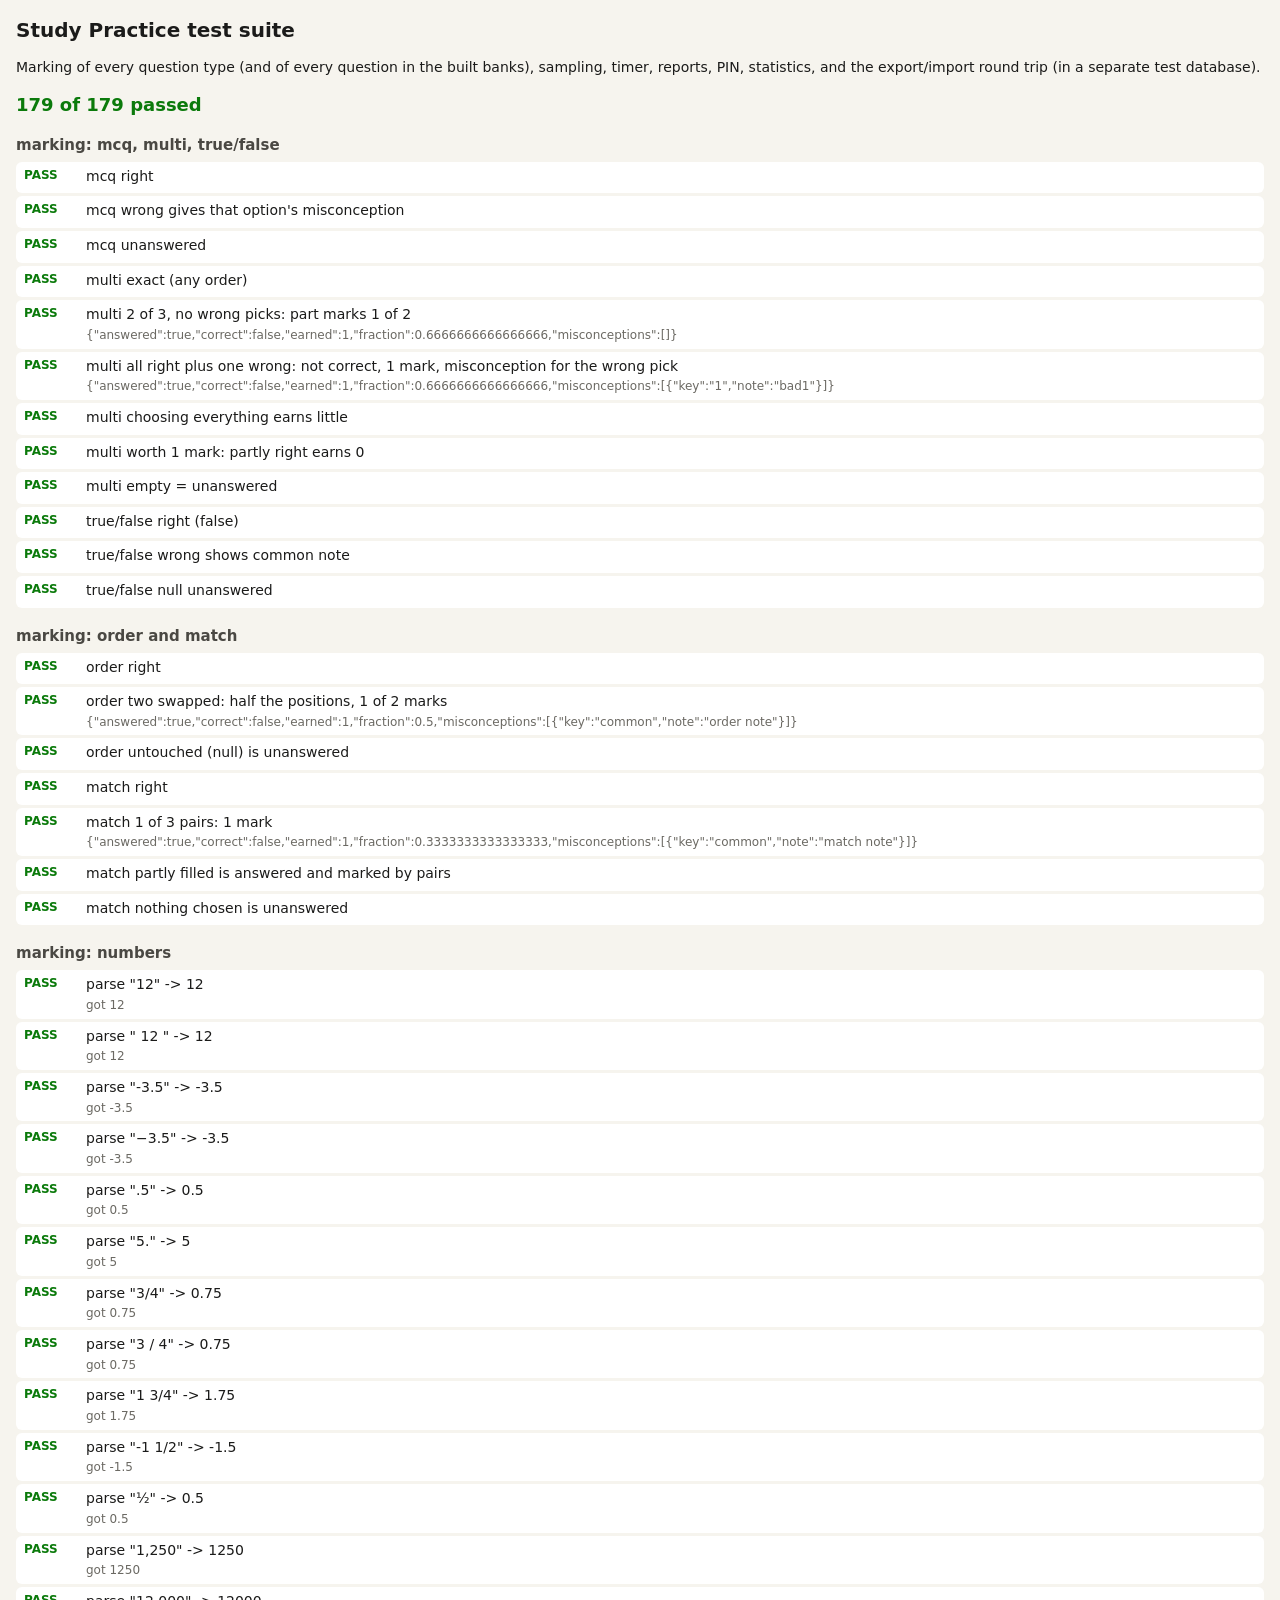
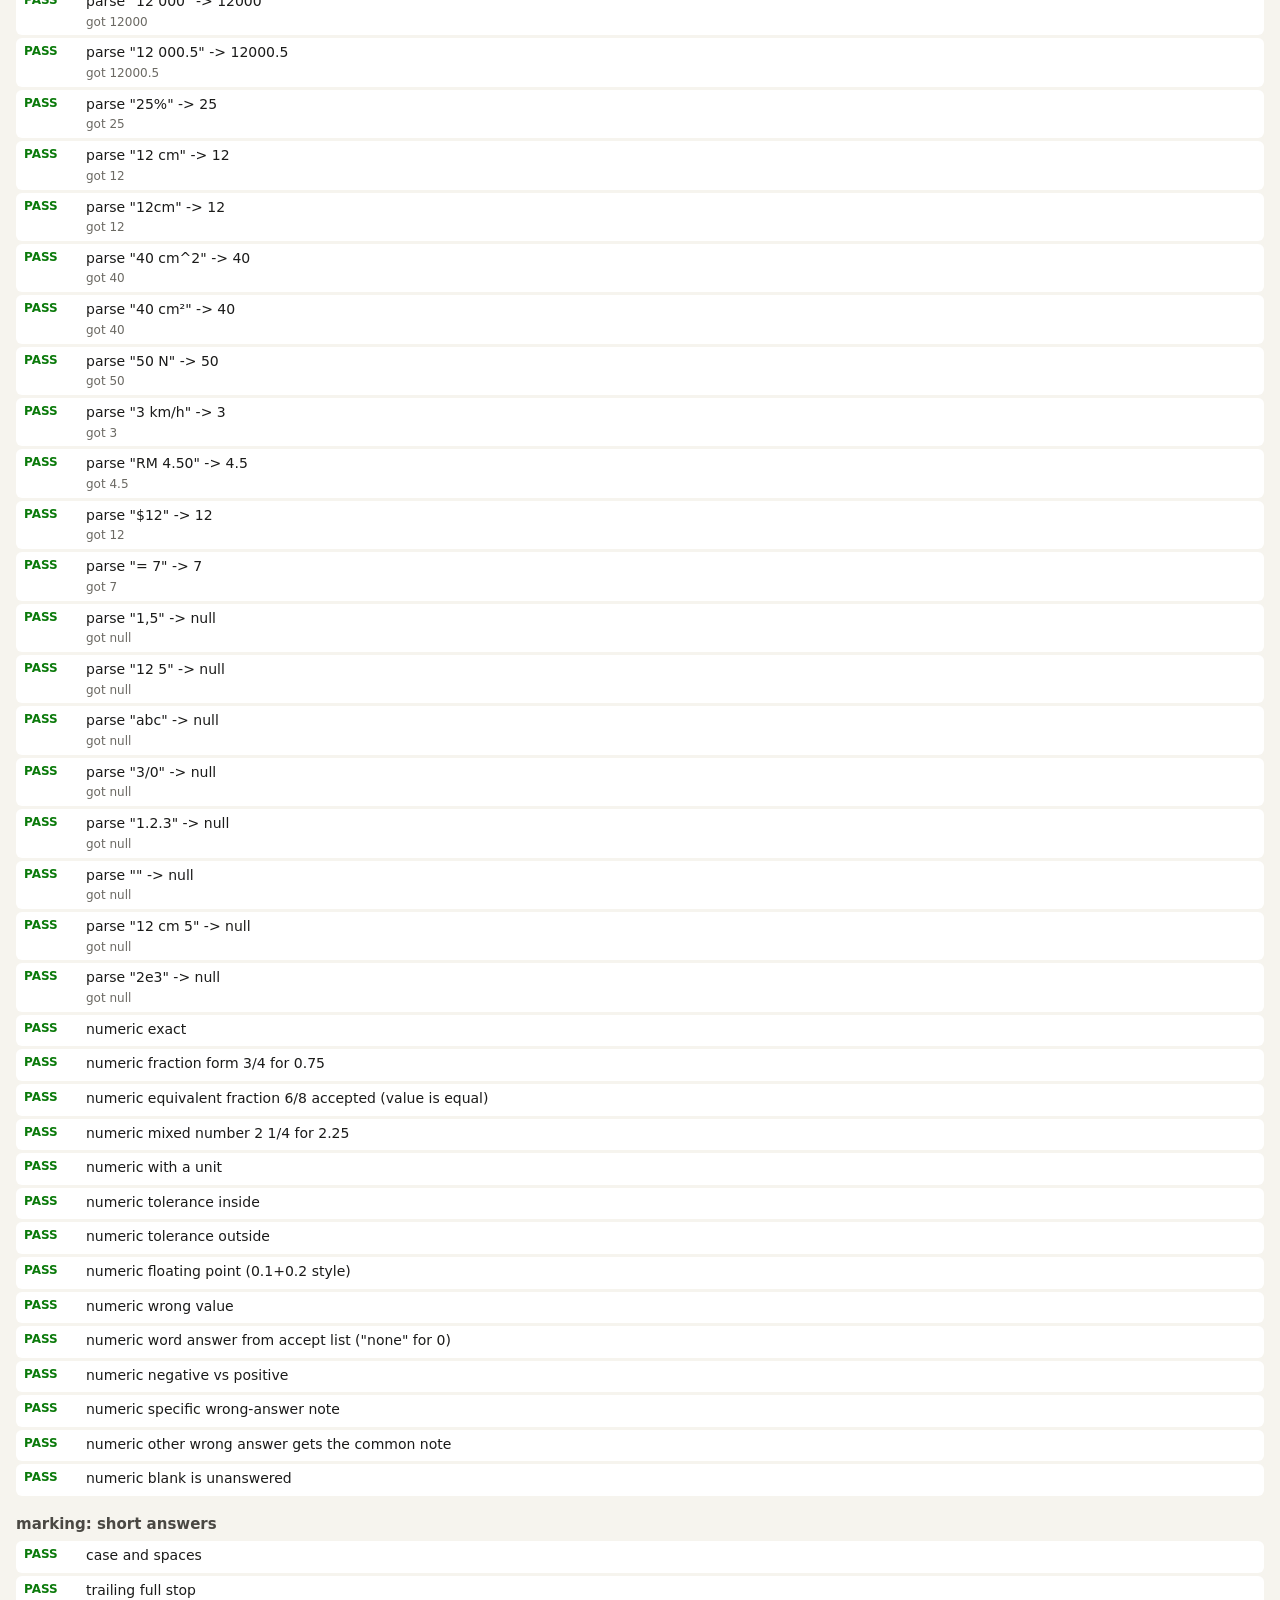
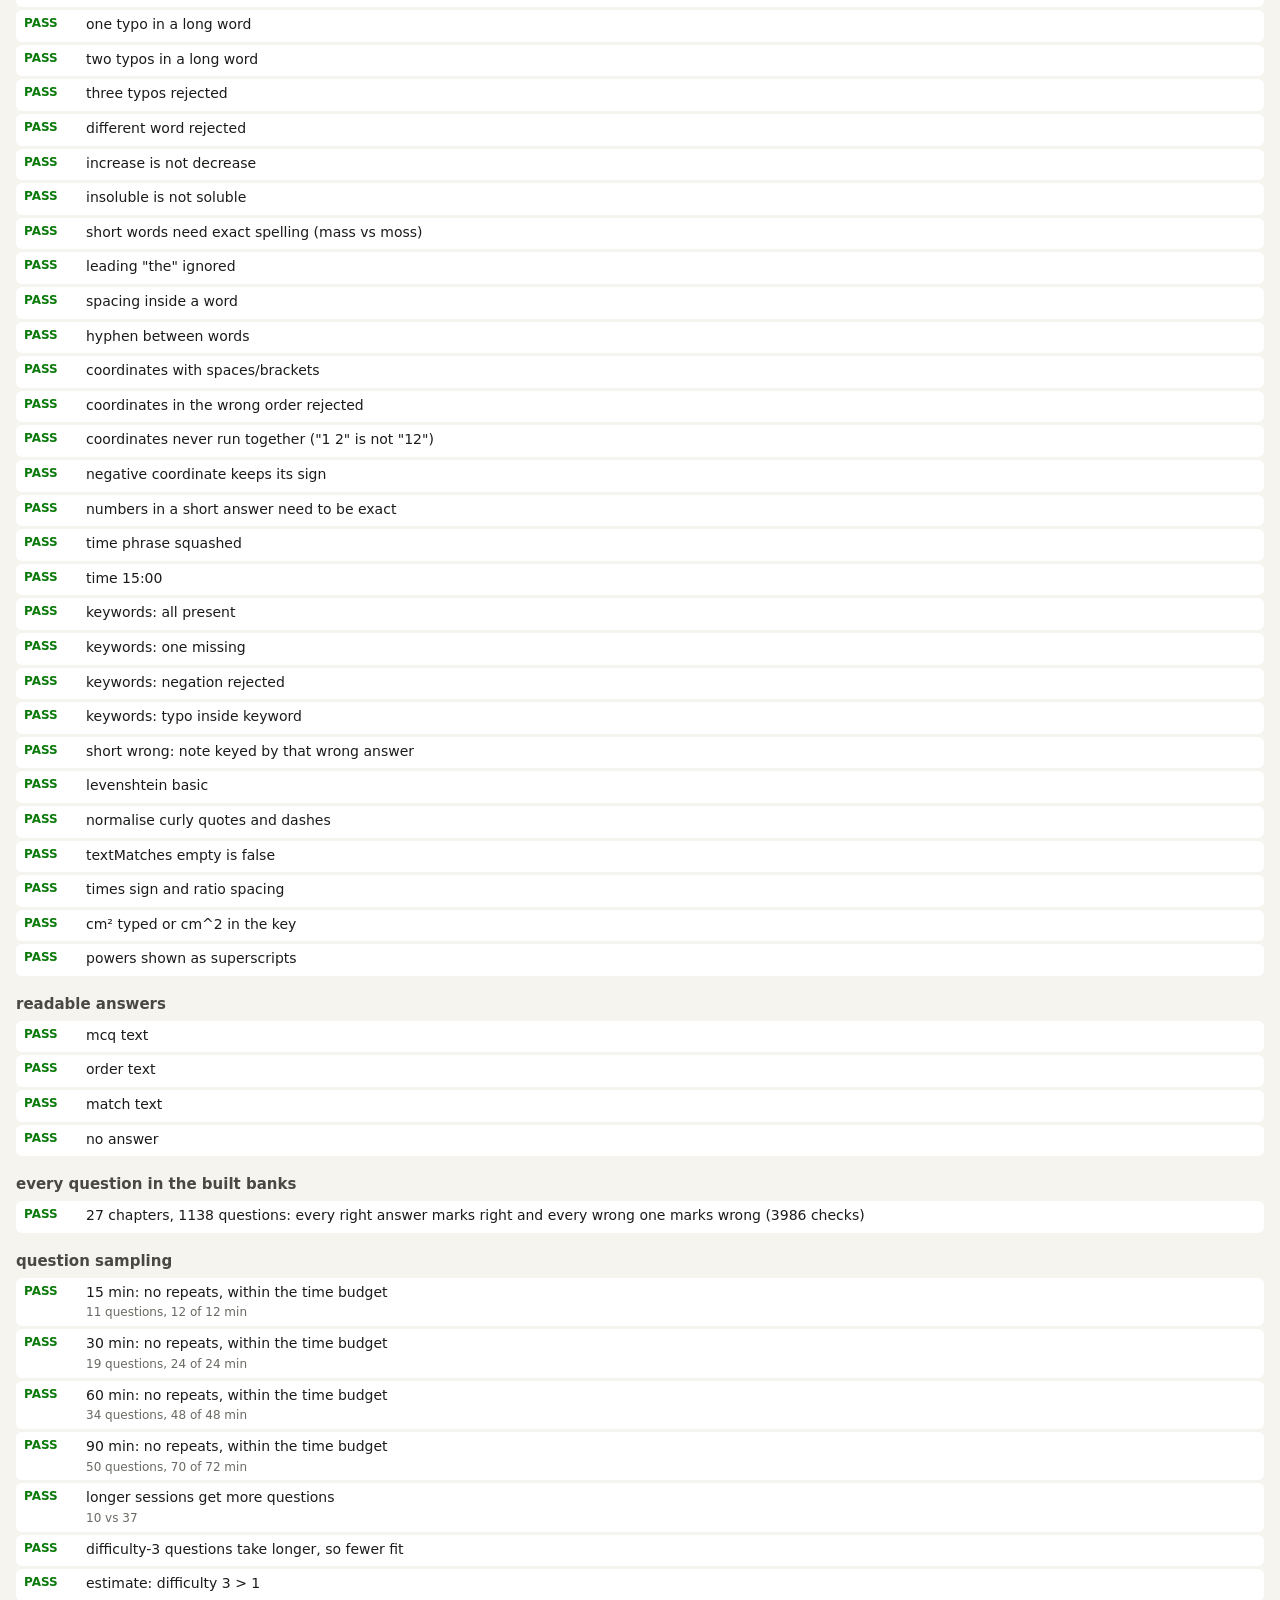
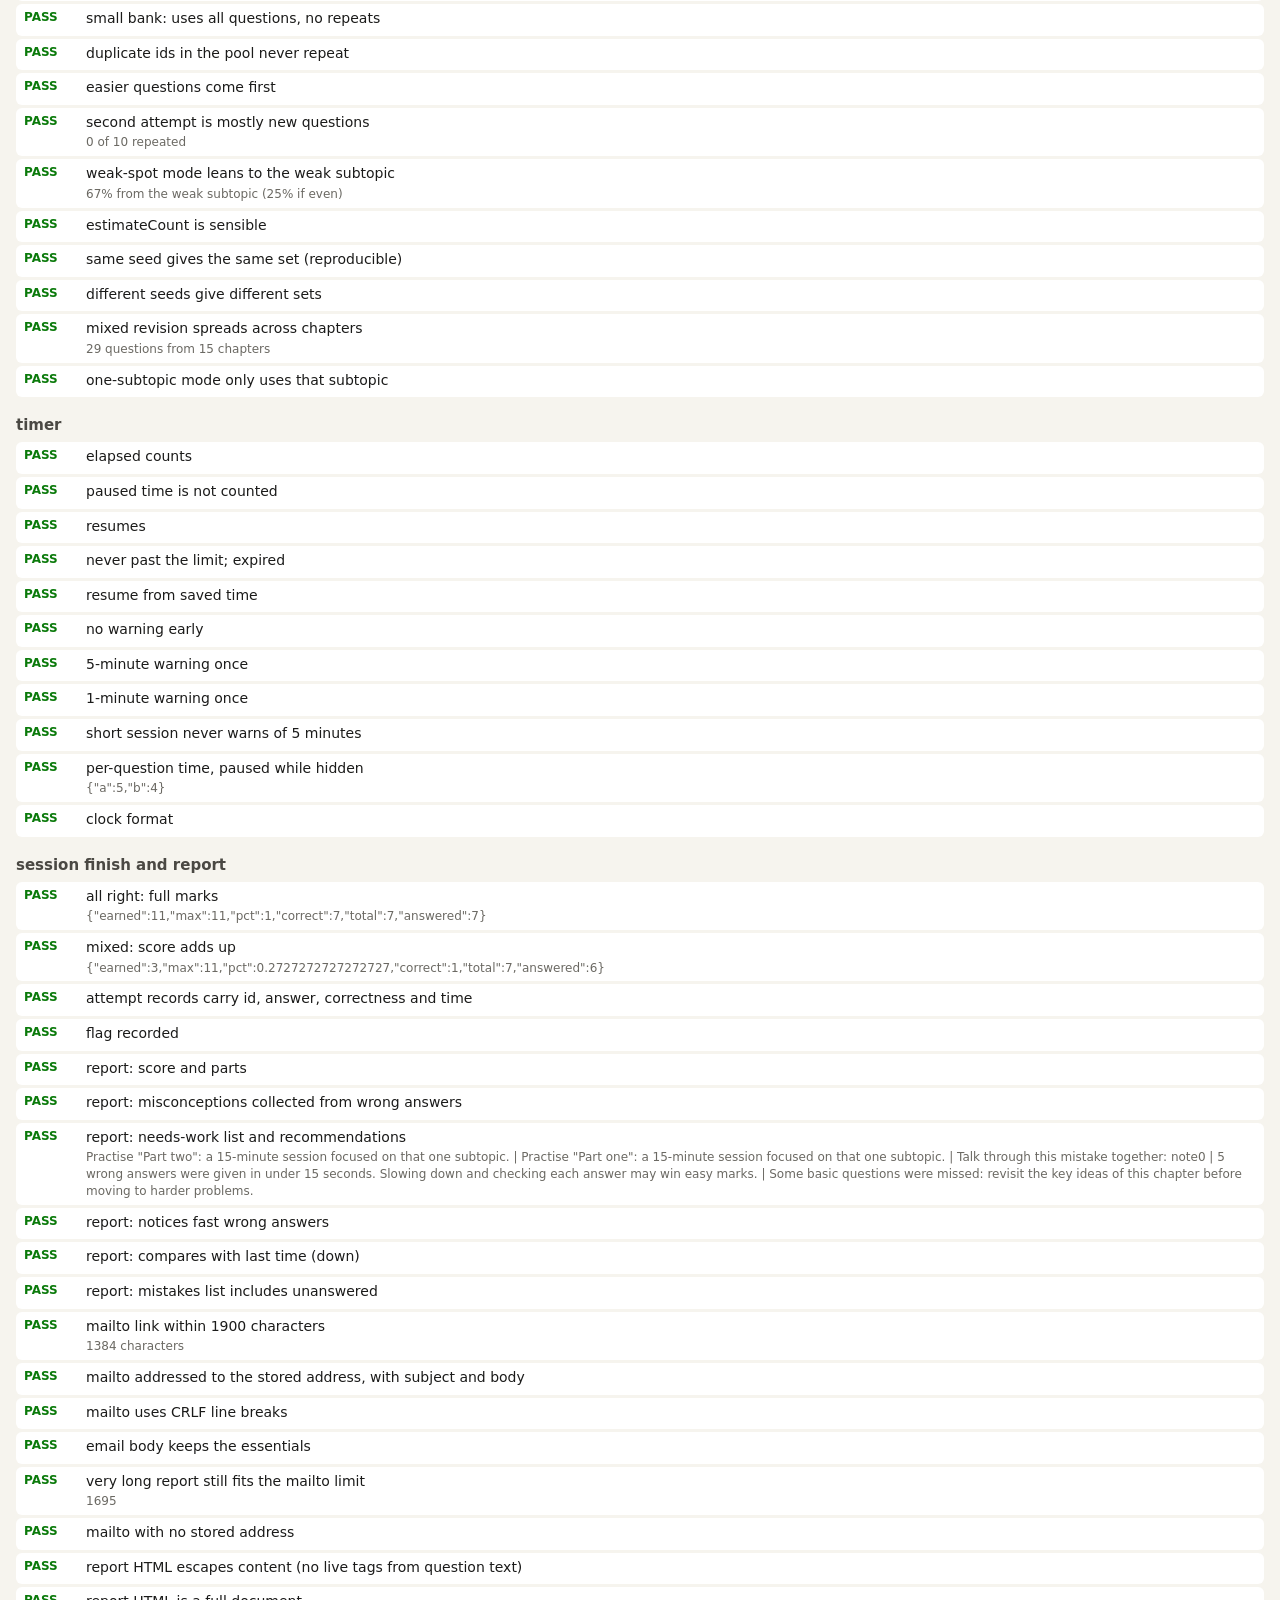
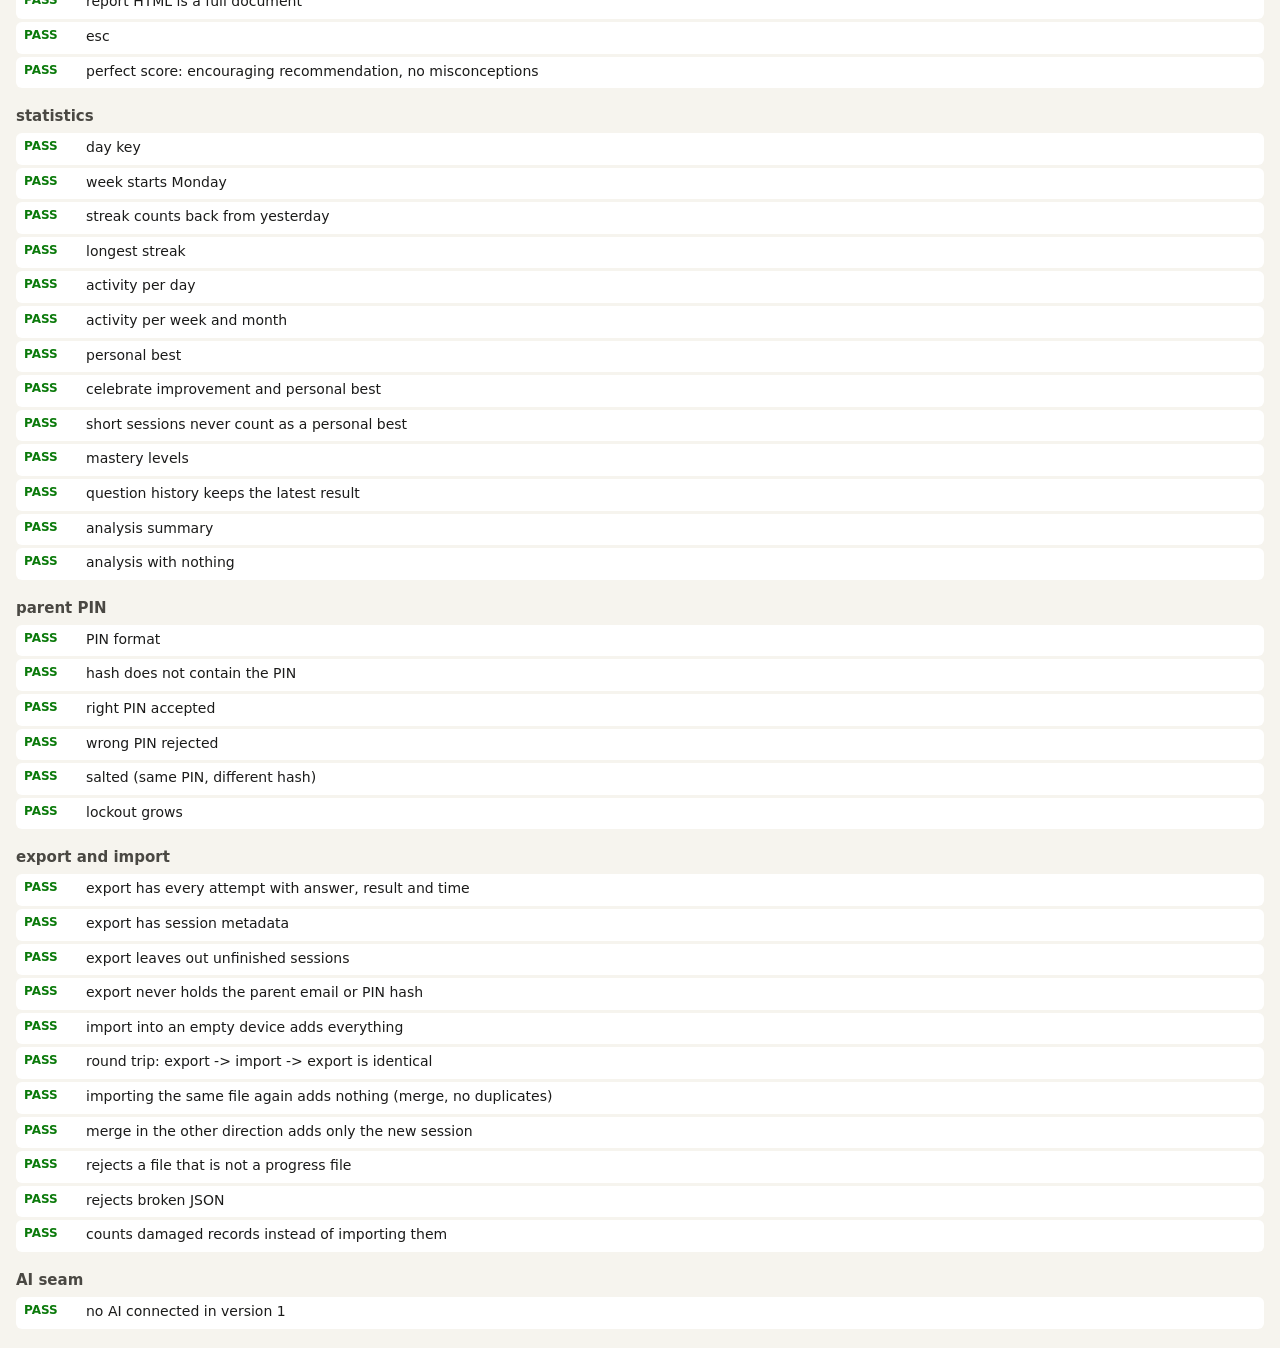
==== test/index.html @ c2d9b007 "Study Practice v1: Stage 6 Maths and Science practice PWA Static app, progress on the device, parent" ====
<!doctype html>
<html lang="en">
<head>
<meta charset="utf-8">
<meta name="viewport" content="width=device-width, initial-scale=1">
<title>Study Practice tests</title>
<style>
  body { margin: 0; padding: 16px; background: #f6f4ee; color: #1b1b1a; font: 14px/1.4 system-ui, -apple-system, "Segoe UI", sans-serif; }
  h1 { font-size: 20px; margin: 0 0 4px; }
  h2 { font-size: 15px; margin: 18px 0 6px; color: #4a4843; }
  #summary { font-size: 18px; font-weight: 700; margin: 8px 0 12px; }
  #summary.ok { color: #0b7a0b; } #summary.bad { color: #b42318; }
  .row { display: grid; grid-template-columns: 52px 1fr; gap: 2px 10px; padding: 5px 8px; background: #fff; border-radius: 6px; margin: 3px 0; }
  .mark { font-weight: 700; font-size: 12px; }
  .row.ok .mark { color: #0b7a0b; } .row.bad .mark { color: #b42318; } .row.bad { outline: 2px solid #b42318; }
  .detail { grid-column: 2; color: #6b6963; font-size: 12px; }
</style>
</head>
<body>
<h1>Study Practice test suite</h1>
<p>Marking of every question type (and of every question in the built banks), sampling, timer, reports, PIN, statistics, and the export/import round trip (in a separate test database).</p>
<div id="summary">Running...</div>
<div id="out"></div>
<script type="module" src="tests.js"></script>
</body>
</html>
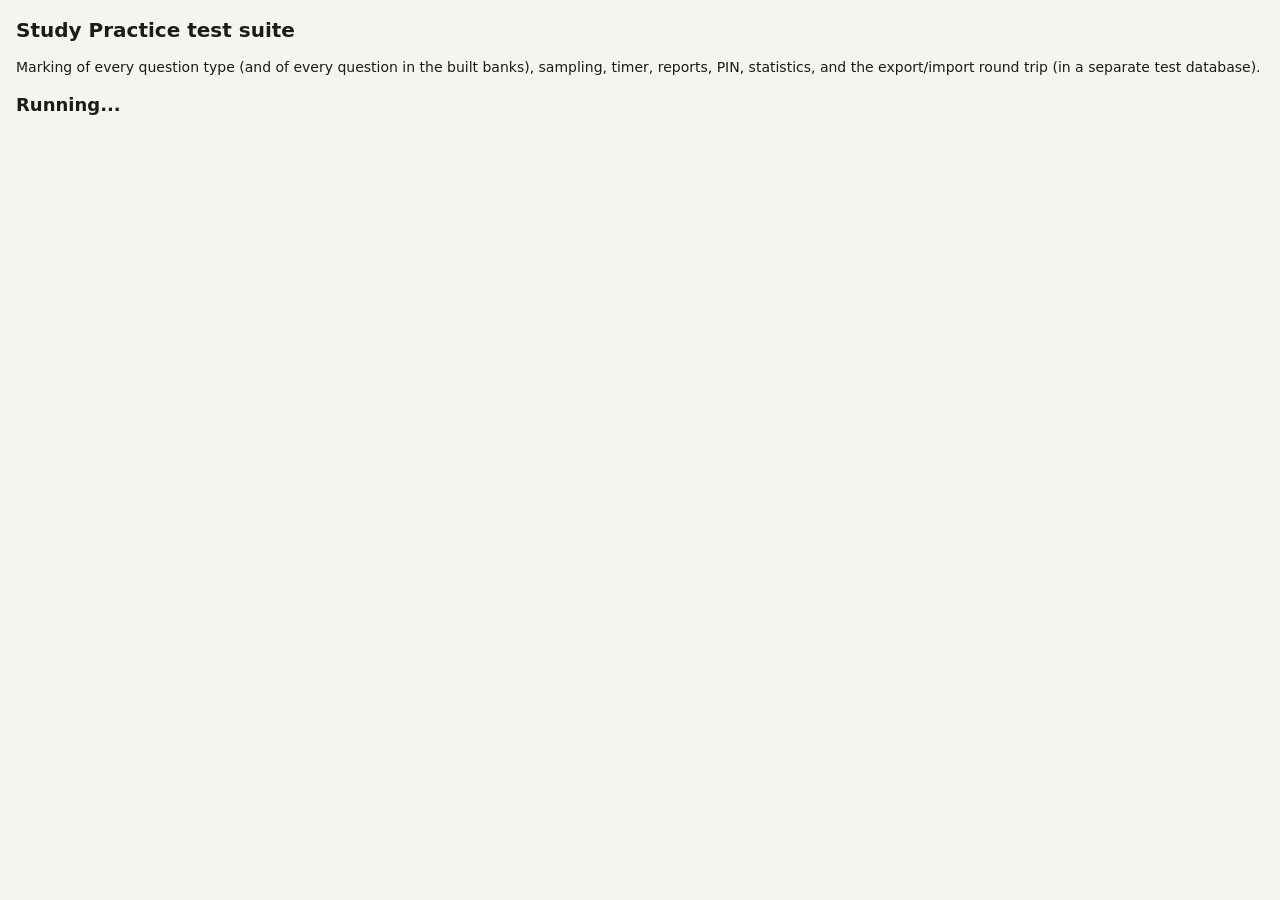
==== commit 4e2dea1b: "v2 Step A: linked accounts back-end, data adapter, offline queue, working area, visual reports, test" ====
--- a/test/index.html
+++ b/test/index.html
@@ -4,6 +4,7 @@
 <meta charset="utf-8">
 <meta name="viewport" content="width=device-width, initial-scale=1">
 <title>Study Practice tests</title>
+<link rel="stylesheet" href="../css/v2.css">
 <style>
   body { margin: 0; padding: 16px; background: #f6f4ee; color: #1b1b1a; font: 14px/1.4 system-ui, -apple-system, "Segoe UI", sans-serif; }
   h1 { font-size: 20px; margin: 0 0 4px; }
--- a/css/v2.css
+++ b/css/v2.css
@@ -0,0 +1,161 @@
+/* Study Practice v2: accounts, the working area, and the visual parent report.
+   Uses the colour tokens of css/app.css, so light and dark both work. */
+
+:root {
+  --paper: #fffef9;
+  --paper-line: #e6ecf5;
+  --sw-right: var(--good);
+  --sw-part: var(--star);
+  --sw-wrong: var(--notyet);
+  --sw-skip: #8a877f;
+}
+@media (prefers-color-scheme: dark) {
+  :root:not([data-theme="light"]) { --paper: #1f1f1d; --paper-line: #2c3340; --sw-skip: #8f8d85; }
+}
+:root[data-theme="dark"] { --paper: #1f1f1d; --paper-line: #2c3340; --sw-skip: #8f8d85; }
+
+/* ------------------------------------------------------------ account bar */
+.account { margin-left: auto; display: flex; align-items: center; gap: 8px; flex-wrap: wrap; justify-content: flex-end; min-width: 0; }
+.account:empty { display: none; }
+.account-name { font-weight: 600; font-size: 0.88em; color: var(--ink-2); max-width: 12ch; overflow: hidden; text-overflow: ellipsis; white-space: nowrap; }
+.sync-chip { display: inline-flex; align-items: center; gap: 4px; font-size: 0.8em; font-weight: 600; color: var(--good); padding: 4px 10px; border-radius: 999px; background: var(--good-soft); }
+.sync-chip.is-waiting { color: var(--gold); background: var(--gold-soft); }
+@media (max-width: 520px) {
+  .account-name { display: none; }
+  .sync-chip span:last-child { position: absolute; width: 1px; height: 1px; overflow: hidden; clip: rect(0 0 0 0); white-space: nowrap; }
+}
+.sync-line { display: flex; gap: 8px; align-items: center; font-weight: 600; color: var(--good); }
+.sync-line.is-waiting { color: var(--gold); }
+.login-switch { display: flex; gap: 8px; }
+.login-switch .btn { flex: 1; }
+.account-row { border-top: 1px solid var(--line); padding-top: 10px; }
+.account-row details summary, .report-details summary { cursor: pointer; color: var(--accent-strong); min-height: 44px; display: flex; align-items: center; }
+.copy-box { width: 100%; font: 0.85em/1.45 ui-monospace, SFMono-Regular, Consolas, monospace; }
+
+/* ------------------------------------------------------------ working area */
+.workpad { display: flex; flex-direction: column; gap: 6px; margin-top: 4px; }
+.wp-head { display: flex; align-items: center; justify-content: space-between; gap: 8px; flex-wrap: wrap; }
+.wp-title { font-weight: 600; font-size: 0.88em; color: var(--ink-2); }
+.wp-tools { display: flex; gap: 4px; flex-wrap: wrap; }
+.wp-tool {
+  display: inline-flex; align-items: center; gap: 4px; min-height: 44px; min-width: 44px; padding: 4px 10px;
+  border: 1px solid var(--line); border-radius: 10px; background: var(--surface); color: var(--ink); font: inherit; font-size: 0.82em; cursor: pointer;
+}
+.wp-tool[aria-pressed="true"] { background: var(--accent-soft); border-color: var(--accent); color: var(--accent-strong); font-weight: 600; }
+.wp-tool:disabled { opacity: 0.45; cursor: default; }
+.wp-paper {
+  position: relative; border: 1px solid var(--line); border-radius: 14px; overflow: hidden;
+  background-color: var(--paper);
+  background-image: repeating-linear-gradient(to bottom, transparent 0, transparent 31px, var(--paper-line) 31px, var(--paper-line) 32px);
+}
+.wp-canvas {
+  display: block; width: 100%; height: 240px;
+  touch-action: none; /* writing never scrolls or zooms the page */
+  -webkit-user-select: none; user-select: none; -webkit-touch-callout: none; -webkit-tap-highlight-color: transparent;
+  cursor: crosshair;
+}
+.workpad.is-erasing .wp-canvas { cursor: cell; }
+@media (min-width: 700px) { .wp-canvas { height: 320px; } }
+@media (min-width: 1000px) { .wp-canvas { height: 300px; } }
+.wp-note:empty { display: none; }
+.workview { border: 1px solid var(--line); border-radius: 12px; background: var(--paper); overflow: hidden; }
+.wv-canvas { display: block; width: 100%; }
+.rv-working summary { cursor: pointer; font-weight: 600; min-height: 44px; display: flex; align-items: center; }
+@media (max-width: 420px) { .wp-tool span { position: absolute; width: 1px; height: 1px; overflow: hidden; clip: rect(0 0 0 0); white-space: nowrap; } }
+
+/* ------------------------------------------------------------ visual report */
+.vreport { display: flex; flex-direction: column; gap: 22px; margin-top: 8px; }
+.vr-block { display: flex; flex-direction: column; gap: 10px; margin: 0; }
+.vr-block h3 { font-size: 1em; }
+.vr-sub { font-size: 0.9em; margin: 4px 0 0; color: var(--ink-2); }
+
+.vr-hero { display: grid; grid-template-columns: auto 1fr; gap: 16px 24px; align-items: center; }
+@media (max-width: 560px) { .vr-hero { grid-template-columns: 1fr; } }
+.vr-hero-main { display: flex; flex-direction: column; gap: 2px; }
+.vr-hero-num { font-size: 72px; line-height: 1; font-weight: 700; letter-spacing: -0.02em; color: var(--ink); }
+.vr-hero-sub { color: var(--ink-2); font-weight: 600; }
+.vr-delta { display: inline-flex; align-items: center; gap: 4px; margin-top: 6px; font-size: 0.85em; font-weight: 600; padding: 4px 10px; border-radius: 999px; background: var(--surface-2); color: var(--ink-2); width: fit-content; }
+.vr-delta.up { background: var(--good-soft); color: var(--good); }
+.vr-delta.down { background: var(--warm-soft); color: var(--warm); }
+.vr-hero-title { font-weight: 700; font-size: 1.1em; }
+.vr-facts { list-style: none; margin: 8px 0 0; padding: 0; display: grid; grid-template-columns: repeat(auto-fit, minmax(150px, 1fr)); gap: 6px 14px; font-size: 0.9em; }
+.vr-facts li { display: flex; gap: 6px; align-items: center; }
+.vr-facts .ic { color: var(--accent); }
+.vr-facts .ic-star { color: var(--star); }
+
+.vr-summary { background: var(--accent-soft); border-radius: 14px; padding: 12px 16px; display: flex; flex-direction: column; gap: 4px; }
+.vr-summary p:first-child { font-weight: 600; }
+
+.vr-pictos { list-style: none; margin: 0; padding: 0; display: flex; flex-wrap: wrap; gap: 4px; }
+.vr-pictos li { display: inline-flex; flex-direction: column; align-items: center; min-width: 34px; font-size: 0.72em; color: var(--muted); font-weight: 600; }
+.vr-pictos svg { width: 28px; height: 28px; }
+
+.vr-mbars { list-style: none; margin: 0; padding: 0; display: flex; flex-direction: column; gap: 10px; }
+.vr-mbar { display: grid; grid-template-columns: minmax(0, 1fr) 4ch auto; grid-template-areas: "name val lvl" "bar bar bar"; gap: 4px 10px; align-items: center; }
+.vr-mbar-name { grid-area: name; font-size: 0.92em; }
+.vr-mbar-val { grid-area: val; font-weight: 700; text-align: right; font-variant-numeric: tabular-nums; font-size: 0.92em; }
+.vr-mbar .lvl { grid-area: lvl; }
+.vr-mbar-track { grid-area: bar; height: 14px; border-radius: 7px; background: var(--track); overflow: hidden; }
+.vr-mbar-fill { display: block; height: 100%; background: var(--accent); border-radius: 0 7px 7px 0; }
+
+.vr-chips { list-style: none; margin: 0; padding: 0; display: flex; flex-wrap: wrap; gap: 8px; }
+.vr-chip { display: inline-flex; align-items: center; gap: 6px; padding: 6px 12px; border-radius: 999px; font-size: 0.88em; font-weight: 600; border: 1px solid transparent; color: var(--ink); }
+.vr-chip-val { font-variant-numeric: tabular-nums; color: var(--ink-2); font-weight: 500; }
+.vr-chip-work { background: var(--warm-soft); border-color: var(--warm); }
+.vr-chip-work .ic { color: var(--warm); }
+.vr-chip-getting { background: var(--gold-soft); border-color: var(--gold); }
+.vr-chip-getting .ic { color: var(--gold); }
+.vr-chip-good { background: var(--good-soft); border-color: var(--good); }
+.vr-chip-good .ic { color: var(--good); }
+.vr-key { list-style: none; margin: 0; padding: 0; display: flex; flex-wrap: wrap; gap: 4px 14px; }
+.vr-key li { display: inline-flex; gap: 4px; align-items: center; }
+.vr-key-work .ic { color: var(--warm); }
+.vr-key-getting .ic { color: var(--gold); }
+.vr-key-good .ic { color: var(--good); }
+
+.vr-legend { list-style: none; margin: 0; padding: 0; display: flex; flex-wrap: wrap; gap: 4px 16px; font-size: 0.85em; color: var(--ink-2); }
+.vr-legend li { display: inline-flex; align-items: center; gap: 5px; }
+.vr-swatch { width: 12px; height: 12px; border-radius: 3px; display: inline-block; }
+.sw-right { background: var(--sw-right); }
+.sw-part { background: var(--sw-part); }
+.sw-wrong { background: var(--sw-wrong); }
+.sw-skip { background: var(--sw-skip); }
+.vr-time .bar-right { fill: var(--sw-right); }
+.vr-time .bar-part { fill: var(--sw-part); }
+.vr-time .bar-wrong { fill: var(--sw-wrong); }
+.vr-time .bar-skip { fill: var(--sw-skip); }
+
+.linechart { width: 100%; height: auto; display: block; overflow: visible; }
+.linechart .grid { stroke: var(--line); stroke-width: 1; }
+.linechart .axis { stroke: var(--muted); stroke-width: 1; }
+.linechart .tick { fill: var(--muted); font: 13px var(--font); font-variant-numeric: tabular-nums; }
+.linechart .tlabel { fill: var(--ink-2); font: 600 13px var(--font); }
+.linechart .tline { stroke-width: 2; stroke-linejoin: round; stroke-linecap: round; }
+.linechart .tline-maths { stroke: var(--maths); }
+.linechart .tline-science { stroke: var(--science); }
+.linechart .tdot { stroke: var(--surface); stroke-width: 2; }
+.linechart .tdot-maths { fill: var(--maths); }
+.linechart .tdot-science { fill: var(--science); }
+.linechart .tdot.is-this { stroke: var(--ink); stroke-width: 2.5; }
+.linechart .hit { fill: transparent; cursor: pointer; }
+.linechart .hit:focus { outline: none; fill: var(--accent-soft); fill-opacity: 0.5; }
+.vr-line-key { width: 18px; height: 2px; border-radius: 1px; display: inline-block; }
+.tline-key-maths { background: var(--maths); }
+.tline-key-science { background: var(--science); }
+.vr-dot-key { width: 12px; height: 12px; border-radius: 50%; display: inline-block; border: 2.5px solid var(--ink); background: var(--surface); }
+
+.vr-working { list-style: none; margin: 0; padding: 0; display: grid; grid-template-columns: repeat(auto-fill, minmax(260px, 1fr)); gap: 12px; }
+.vr-working-card { border: 1px solid var(--line); border-radius: 14px; padding: 10px; display: flex; flex-direction: column; gap: 6px; background: var(--surface); }
+.vr-working-q { font-size: 0.9em; }
+
+.report-row .rr-score .meter { min-width: 110px; max-width: 160px; }
+.report-actions { margin-top: 8px; }
+.card.latest { border-color: var(--accent); }
+
+@media (forced-colors: active) {
+  .vr-mbar-fill, .vr-time .bar, .linechart .tdot { background: Highlight; fill: Highlight; }
+  .linechart .tline { stroke: Highlight; }
+}
+@media print {
+  .workpad .wp-tools, .report-actions { display: none; }
+}
